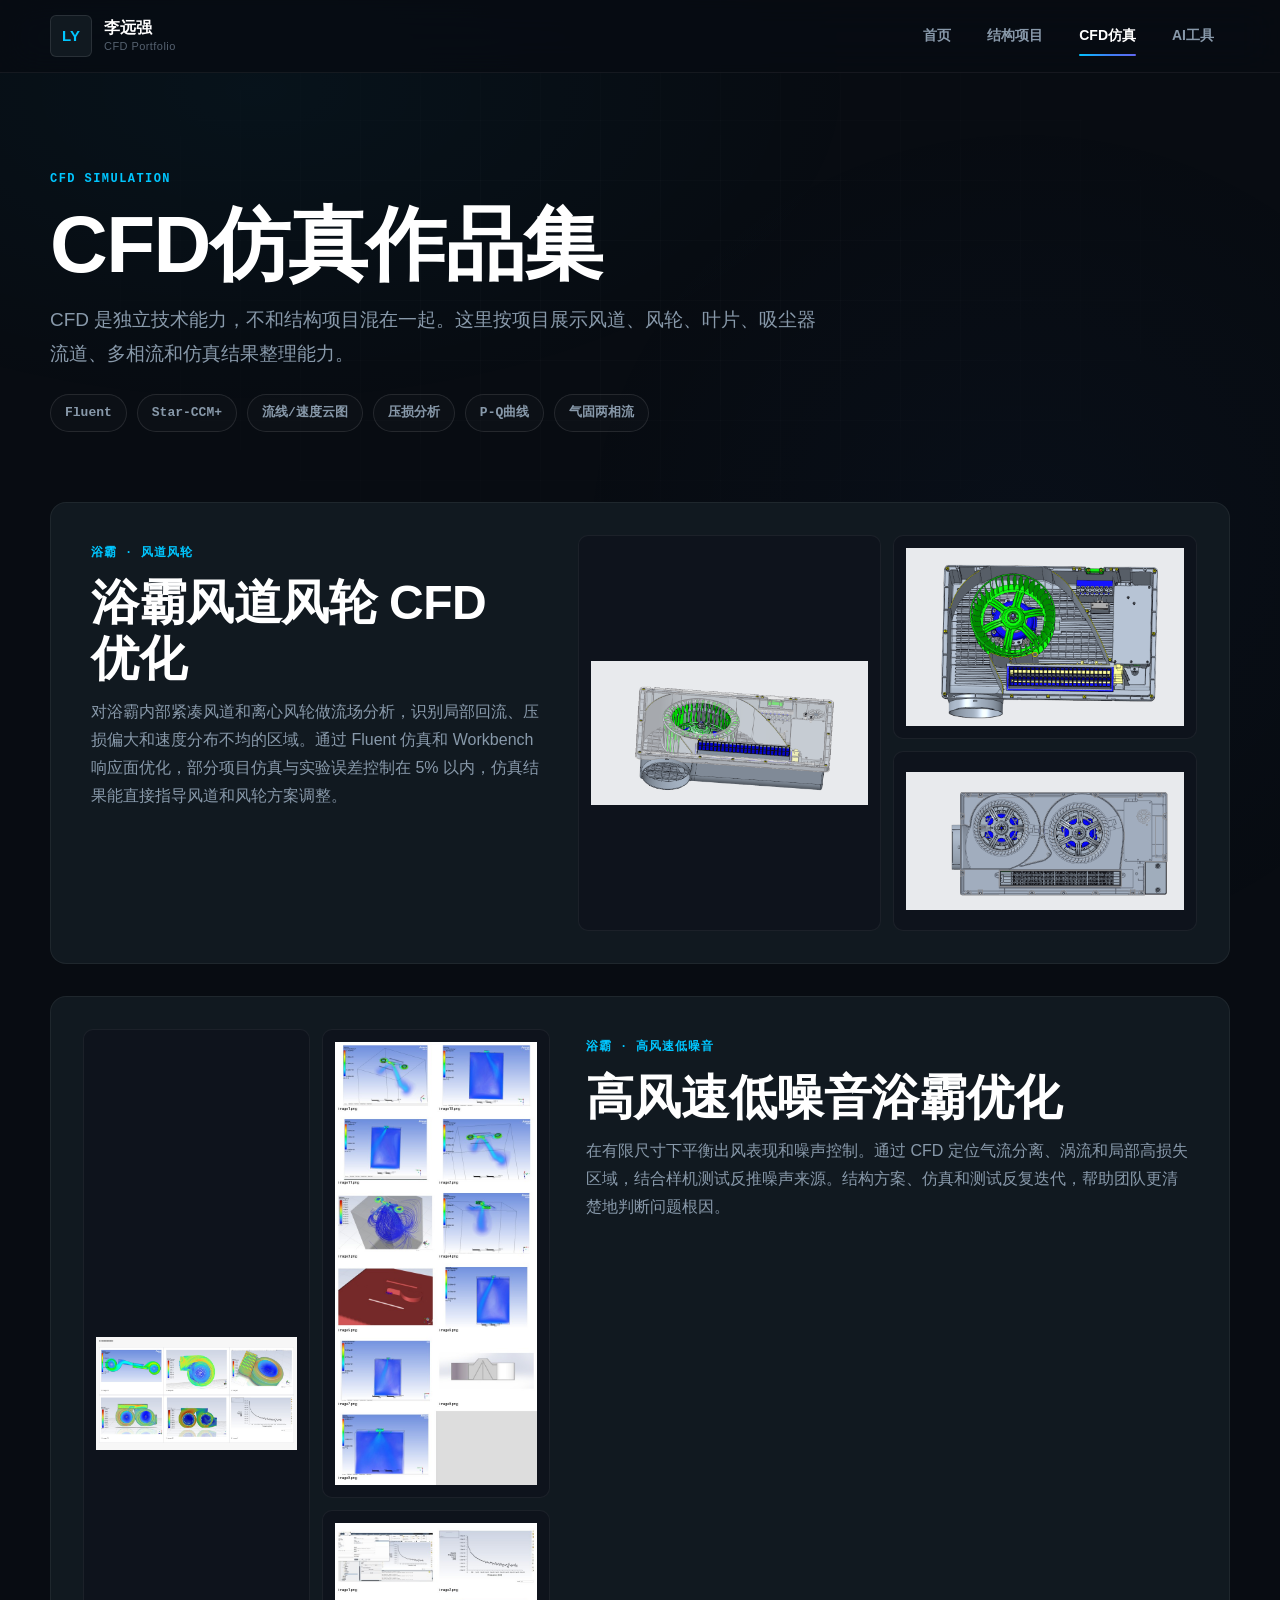
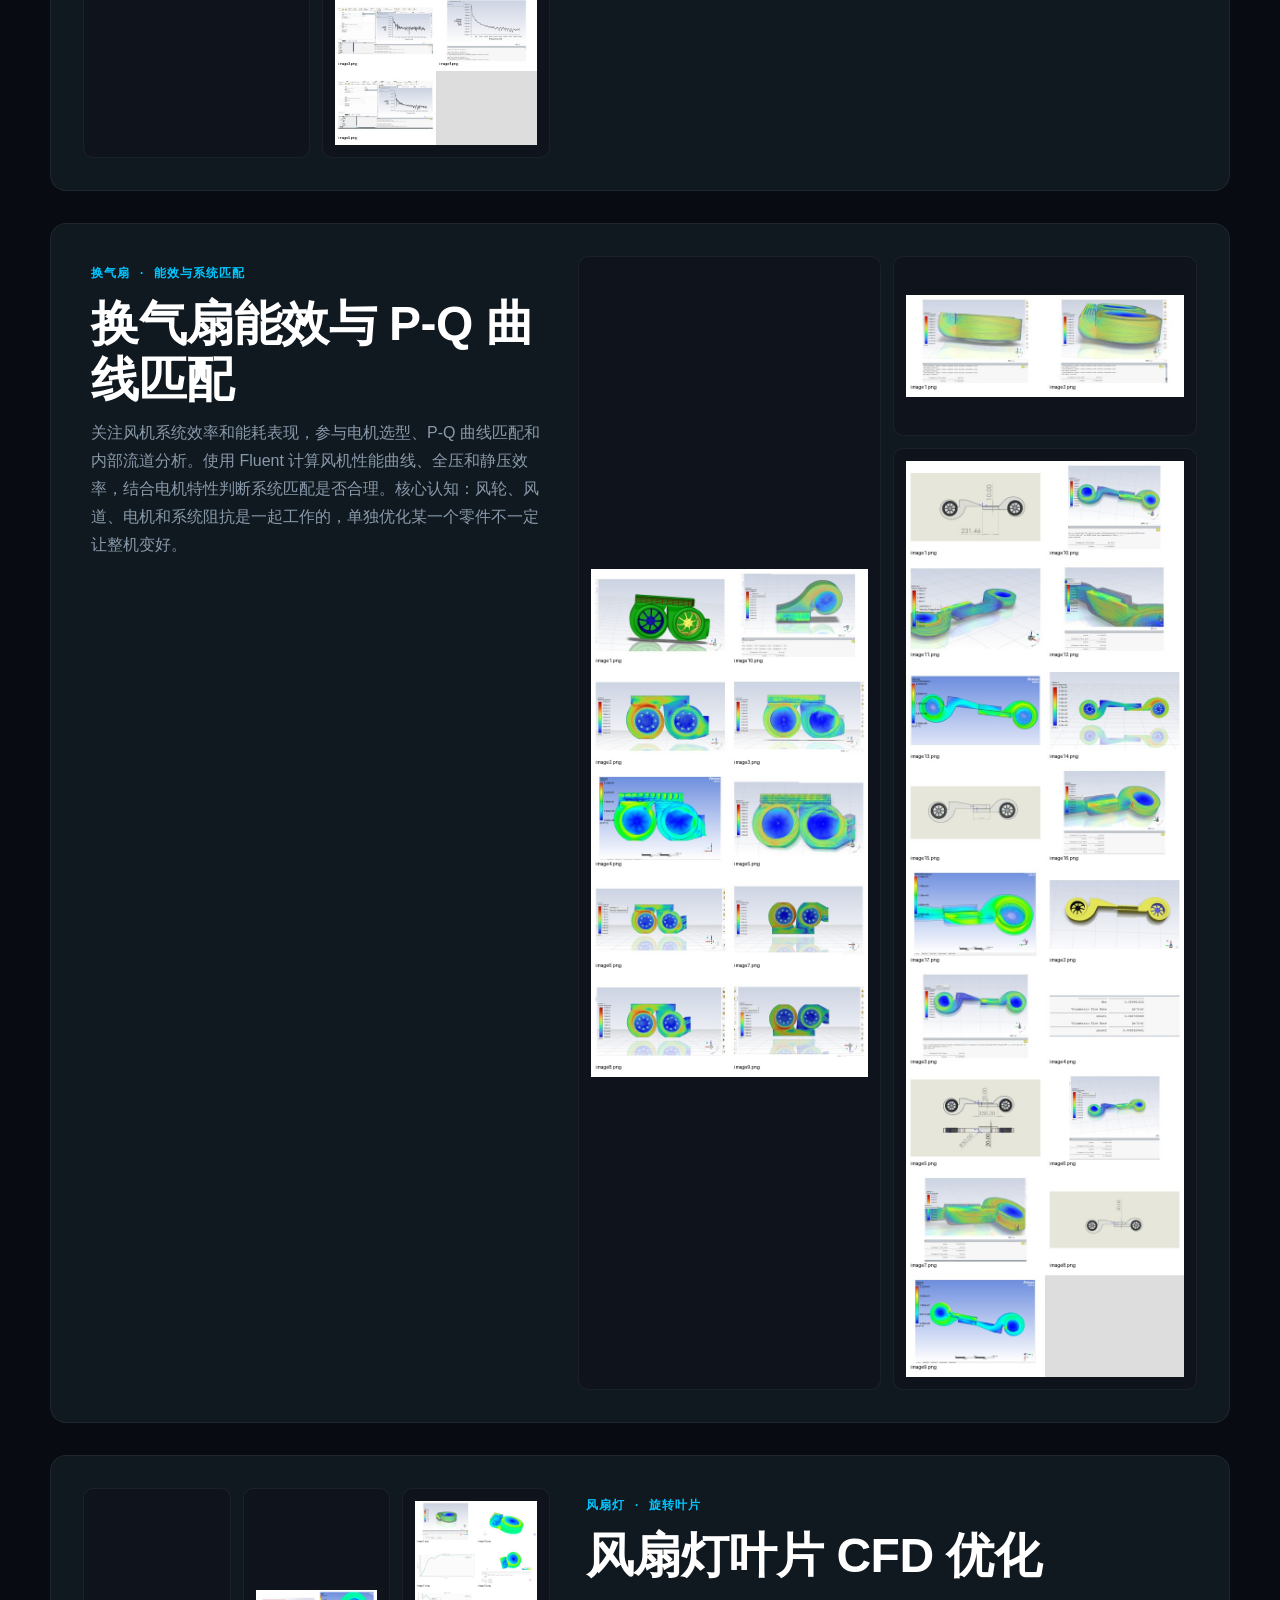
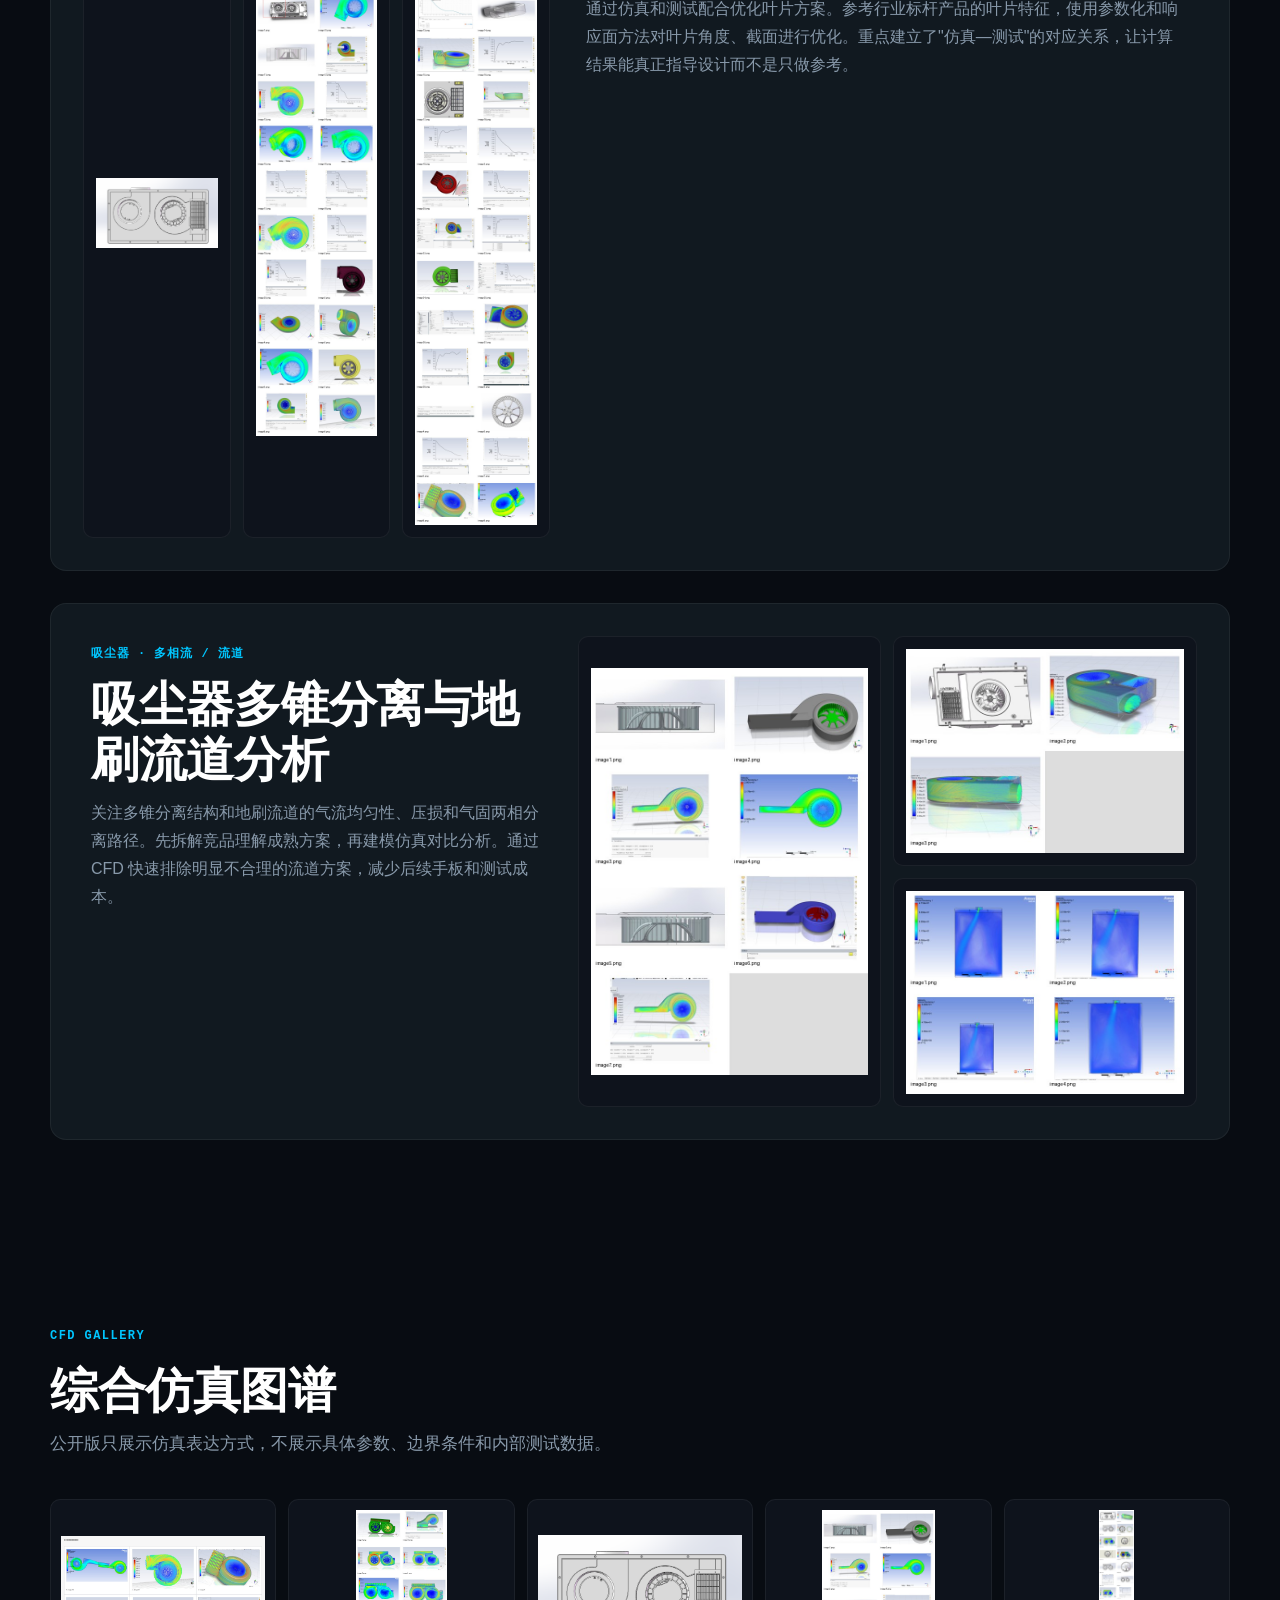
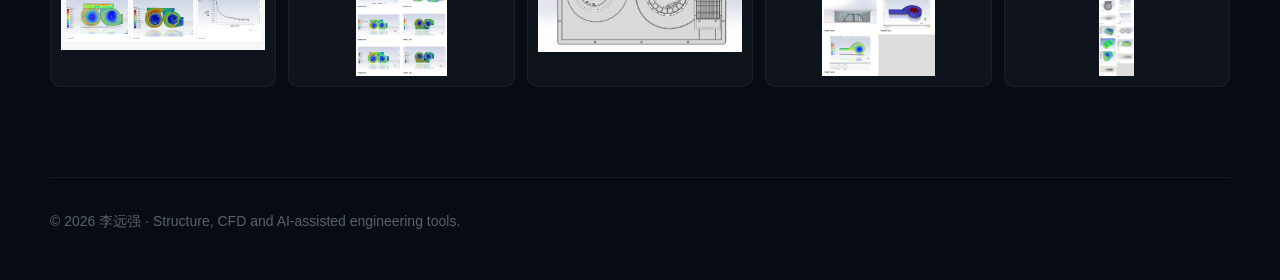
==== projects/cfd.html @ 119582b8 "portfolio site v2 - dark precision theme" ====
<!doctype html>
<html lang="zh-CN">
<head>
  <meta charset="utf-8">
  <meta name="viewport" content="width=device-width, initial-scale=1">
  <title>CFD仿真作品集｜李远强</title>
  <meta name="description" content="李远强CFD仿真作品集：风道风轮、叶片、多相流、压损和流场分析。">
  <link rel="stylesheet" href="../styles.css">
</head>
<body>
  <header class="site-header">
    <nav class="nav shell" aria-label="主导航">
      <a class="brand" href="../index.html">
        <span class="brand-mark">LY</span>
        <span><strong>李远强</strong><small>CFD Portfolio</small></span>
      </a>
      <button class="nav-toggle" type="button" aria-expanded="false" aria-controls="nav-links">
        <span></span><span></span><span></span>
        <span class="sr-only">打开导航</span>
      </button>
      <div class="nav-links" id="nav-links">
        <a href="../index.html">首页</a>
        <a href="structure.html">结构项目</a>
        <a href="cfd.html" class="active">CFD仿真</a>
        <a href="ai-tools.html">AI工具</a>
      </div>
    </nav>
  </header>

  <main>
    <section class="case-hero shell">
      <p class="eyebrow">CFD Simulation</p>
      <h1>CFD仿真作品集</h1>
      <p>CFD 是独立技术能力，不和结构项目混在一起。这里按项目展示风道、风轮、叶片、吸尘器流道、多相流和仿真结果整理能力。</p>
      <div class="tag-row">
        <span>Fluent</span><span>Star-CCM+</span><span>流线/速度云图</span><span>压损分析</span><span>P-Q曲线</span><span>气固两相流</span>
      </div>
    </section>

    <section class="section shell compact-section">
      <div class="case-grid">

        <!-- 1. 浴霸风道风轮 -->
        <article class="case-block reveal">
          <div class="case-copy">
            <p class="project-kicker">浴霸 · 风道风轮</p>
            <h2>浴霸风道风轮 CFD 优化</h2>
            <p>对浴霸内部紧凑风道和离心风轮做流场分析，识别局部回流、压损偏大和速度分布不均的区域。通过 Fluent 仿真和 Workbench 响应面优化，部分项目仿真与实验误差控制在 5% 以内，仿真结果能直接指导风道和风轮方案调整。</p>
          </div>
          <div class="gallery">
            <button class="gallery-item wide" data-lightbox="../assets/images/cfd/bathroom-heater-d1-02.png" data-caption="浴霸内部流动路径与速度云图">
              <img src="../assets/images/cfd/bathroom-heater-d1-02.png" alt="浴霸内部流动路径与速度云图" loading="lazy">
            </button>
            <button class="gallery-item" data-lightbox="../assets/images/cfd/bathroom-heater-d1-04.png" data-caption="风道风轮流线分析">
              <img src="../assets/images/cfd/bathroom-heater-d1-04.png" alt="风道风轮流线分析" loading="lazy">
            </button>
            <button class="gallery-item" data-lightbox="../assets/images/cfd/bathroom-heater-s6-04.png" data-caption="双风轮浴霸流场对比">
              <img src="../assets/images/cfd/bathroom-heater-s6-04.png" alt="双风轮浴霸流场对比" loading="lazy">
            </button>
          </div>
        </article>

        <!-- 2. 高风速低噪音浴霸 -->
        <article class="case-block reverse reveal">
          <div class="case-copy">
            <p class="project-kicker">浴霸 · 高风速低噪音</p>
            <h2>高风速低噪音浴霸优化</h2>
            <p>在有限尺寸下平衡出风表现和噪声控制。通过 CFD 定位气流分离、涡流和局部高损失区域，结合样机测试反推噪声来源。结构方案、仿真和测试反复迭代，帮助团队更清楚地判断问题根因。</p>
          </div>
          <div class="gallery">
            <button class="gallery-item wide" data-lightbox="../assets/images/cfd/cfd-gallery-01.jpg" data-caption="速度云图与局部损失识别">
              <img src="../assets/images/cfd/cfd-gallery-01.jpg" alt="速度云图与局部损失识别" loading="lazy">
            </button>
            <button class="gallery-item" data-lightbox="../assets/images/cfd/cfd-gallery-02.jpg" data-caption="高速出风区域流场分析">
              <img src="../assets/images/cfd/cfd-gallery-02.jpg" alt="高速出风区域流场分析" loading="lazy">
            </button>
            <button class="gallery-item" data-lightbox="../assets/images/cfd/cfd-gallery-03.jpg" data-caption="局部涡流与回流识别">
              <img src="../assets/images/cfd/cfd-gallery-03.jpg" alt="局部涡流与回流识别" loading="lazy">
            </button>
          </div>
        </article>

        <!-- 3. 换气扇 -->
        <article class="case-block reveal">
          <div class="case-copy">
            <p class="project-kicker">换气扇 · 能效与系统匹配</p>
            <h2>换气扇能效与 P-Q 曲线匹配</h2>
            <p>关注风机系统效率和能耗表现，参与电机选型、P-Q 曲线匹配和内部流道分析。使用 Fluent 计算风机性能曲线、全压和静压效率，结合电机特性判断系统匹配是否合理。核心认知：风轮、风道、电机和系统阻抗是一起工作的，单独优化某一个零件不一定让整机变好。</p>
          </div>
          <div class="gallery">
            <button class="gallery-item wide" data-lightbox="../assets/images/cfd/cfd-gallery-04.jpg" data-caption="换气扇内部流道分析">
              <img src="../assets/images/cfd/cfd-gallery-04.jpg" alt="换气扇内部流道分析" loading="lazy">
            </button>
            <button class="gallery-item" data-lightbox="../assets/images/cfd/cfd-gallery-05.jpg" data-caption="全压与静压效率对比">
              <img src="../assets/images/cfd/cfd-gallery-05.jpg" alt="全压与静压效率对比" loading="lazy">
            </button>
            <button class="gallery-item" data-lightbox="../assets/images/cfd/cfd-gallery-06.jpg" data-caption="P-Q 曲线与系统匹配分析">
              <img src="../assets/images/cfd/cfd-gallery-06.jpg" alt="P-Q 曲线与系统匹配分析" loading="lazy">
            </button>
          </div>
        </article>

        <!-- 4. 风扇灯 CFD -->
        <article class="case-block reverse reveal">
          <div class="case-copy">
            <p class="project-kicker">风扇灯 · 旋转叶片</p>
            <h2>风扇灯叶片 CFD 优化</h2>
            <p>通过仿真和测试配合优化叶片方案。参考行业标杆产品的叶片特征，使用参数化和响应面方法对叶片角度、截面进行优化。重点建立了"仿真—测试"的对应关系，让计算结果能真正指导设计而不是只做参考。</p>
          </div>
          <div class="gallery gallery-row">
            <button class="gallery-item" data-lightbox="../assets/images/cfd/cfd-gallery-07.png" data-caption="叶片方案仿真对比">
              <img src="../assets/images/cfd/cfd-gallery-07.png" alt="叶片方案仿真对比" loading="lazy">
            </button>
            <button class="gallery-item" data-lightbox="../assets/images/cfd/cfd-gallery-08.jpg" data-caption="叶片周围流线分布">
              <img src="../assets/images/cfd/cfd-gallery-08.jpg" alt="叶片周围流线分布" loading="lazy">
            </button>
            <button class="gallery-item" data-lightbox="../assets/images/cfd/cfd-gallery-09.jpg" data-caption="响应面优化结果">
              <img src="../assets/images/cfd/cfd-gallery-09.jpg" alt="响应面优化结果" loading="lazy">
            </button>
          </div>
        </article>

        <!-- 5. 吸尘器 CFD -->
        <article class="case-block reveal">
          <div class="case-copy">
            <p class="project-kicker">吸尘器 · 多相流 / 流道</p>
            <h2>吸尘器多锥分离与地刷流道分析</h2>
            <p>关注多锥分离结构和地刷流道的气流均匀性、压损和气固两相分离路径。先拆解竞品理解成熟方案，再建模仿真对比分析。通过 CFD 快速排除明显不合理的流道方案，减少后续手板和测试成本。</p>
          </div>
          <div class="gallery">
            <button class="gallery-item wide" data-lightbox="../assets/images/cfd/cfd-gallery-10.jpg" data-caption="多锥分离流场分析">
              <img src="../assets/images/cfd/cfd-gallery-10.jpg" alt="多锥分离流场分析" loading="lazy">
            </button>
            <button class="gallery-item" data-lightbox="../assets/images/cfd/cfd-gallery-11.jpg" data-caption="地刷流道速度云图">
              <img src="../assets/images/cfd/cfd-gallery-11.jpg" alt="地刷流道速度云图" loading="lazy">
            </button>
            <button class="gallery-item" data-lightbox="../assets/images/cfd/cfd-gallery-12.jpg" data-caption="气固两相分离路径分析">
              <img src="../assets/images/cfd/cfd-gallery-12.jpg" alt="气固两相分离路径分析" loading="lazy">
            </button>
          </div>
        </article>

      </div>
    </section>

    <!-- CFD Gallery -->
    <section class="section shell">
      <div class="section-heading reveal">
        <p class="eyebrow">CFD Gallery</p>
        <h2>综合仿真图谱</h2>
        <p>公开版只展示仿真表达方式，不展示具体参数、边界条件和内部测试数据。</p>
      </div>
      <div class="image-strip reveal-stagger">
        <button class="reveal" data-lightbox="../assets/images/cfd/cfd-gallery-01.jpg" data-caption="速度云图与局部损失识别">
          <img src="../assets/images/cfd/cfd-gallery-01.jpg" alt="速度云图与局部损失识别" loading="lazy">
        </button>
        <button class="reveal" data-lightbox="../assets/images/cfd/cfd-gallery-04.jpg" data-caption="换气扇流道分析">
          <img src="../assets/images/cfd/cfd-gallery-04.jpg" alt="换气扇流道分析" loading="lazy">
        </button>
        <button class="reveal" data-lightbox="../assets/images/cfd/cfd-gallery-07.png" data-caption="叶片仿真对比">
          <img src="../assets/images/cfd/cfd-gallery-07.png" alt="叶片仿真对比" loading="lazy">
        </button>
        <button class="reveal" data-lightbox="../assets/images/cfd/cfd-gallery-10.jpg" data-caption="多锥分离流场">
          <img src="../assets/images/cfd/cfd-gallery-10.jpg" alt="多锥分离流场" loading="lazy">
        </button>
        <button class="reveal" data-lightbox="../assets/images/cfd/cfd-gallery-13.jpg" data-caption="仿真结果汇总视图">
          <img src="../assets/images/cfd/cfd-gallery-13.jpg" alt="仿真结果汇总视图" loading="lazy">
        </button>
      </div>
    </section>
  </main>

  <div class="lightbox" aria-hidden="true" role="dialog" aria-label="图片预览">
    <button class="lightbox-close" type="button" aria-label="关闭图片预览">×</button>
    <img src="" alt="">
    <p></p>
  </div>

  <footer class="footer shell">
    <p>© 2026 李远强 · Structure, CFD and AI-assisted engineering tools.</p>
  </footer>

  <script src="../script.js"></script>
</body>
</html>
---- styles.css ----
/* ============================================================
   暗黑精工风 — Dark Precision Portfolio
   李远强个人作品集 | 结构 / CFD / AI工程工具
   ============================================================ */

/* ---- CSS Custom Properties ---- */
:root {
  /* Background */
  --bg: #080c12;
  --bg-elevated: #0e131c;
  --surface: #111920;
  --surface-2: #161e28;
  --surface-3: #1a2430;

  /* Borders */
  --border: rgba(255, 255, 255, 0.06);
  --border-visible: rgba(255, 255, 255, 0.10);
  --border-hover: rgba(255, 255, 255, 0.16);

  /* Text */
  --text: #e2e8f0;
  --text-secondary: #8899aa;
  --text-muted: #556270;
  --text-white: #ffffff;

  /* Accent — Cyan → Blue gradient */
  --accent-cyan: #00c6ff;
  --accent-blue: #3b82f6;
  --accent-deep: #1d4ed8;
  --gradient: linear-gradient(135deg, #00c6ff 0%, #3b82f6 50%, #6366f1 100%);
  --gradient-subtle: linear-gradient(135deg, rgba(0, 198, 255, 0.15), rgba(59, 130, 246, 0.08));
  --gradient-text: linear-gradient(135deg, #00c6ff, #3b82f6);

  /* Glow */
  --glow-cyan: 0 0 30px rgba(0, 198, 255, 0.15);
  --glow-blue: 0 0 40px rgba(59, 130, 246, 0.12);
  --glow-strong: 0 0 60px rgba(0, 198, 255, 0.2), 0 0 120px rgba(59, 130, 246, 0.08);

  /* Layout */
  --shell: 1180px;
  --radius: 10px;
  --radius-sm: 6px;
  --radius-lg: 16px;

  /* Typography */
  --font-cn: "Microsoft YaHei", "Noto Sans SC", "PingFang SC", sans-serif;
  --font-mono: "JetBrains Mono", "Consolas", "Cascadia Code", monospace;

  /* Transitions */
  --ease-out: cubic-bezier(0.16, 1, 0.3, 1);
  --ease-in-out: cubic-bezier(0.65, 0, 0.35, 1);
  --duration: 200ms;
  --duration-slow: 500ms;
}

/* ---- Reset & Base ---- */
*,
*::before,
*::after {
  box-sizing: border-box;
  margin: 0;
  padding: 0;
}

html {
  scroll-behavior: smooth;
  -webkit-font-smoothing: antialiased;
  -moz-osx-font-smoothing: grayscale;
}

body {
  background: var(--bg);
  color: var(--text);
  font-family: var(--font-cn);
  font-size: 16px;
  line-height: 1.7;
  overflow-x: hidden;
}

/* Subtle background texture — layered radial orbs */
body::before {
  content: "";
  position: fixed;
  inset: 0;
  z-index: 0;
  pointer-events: none;
  background:
    radial-gradient(ellipse 80% 60% at 20% 10%, rgba(0, 198, 255, 0.04) 0%, transparent 60%),
    radial-gradient(ellipse 60% 80% at 80% 60%, rgba(59, 130, 246, 0.03) 0%, transparent 60%),
    radial-gradient(ellipse 50% 50% at 50% 100%, rgba(99, 102, 241, 0.03) 0%, transparent 60%);
}

/* Subtle grid overlay */
body::after {
  content: "";
  position: fixed;
  inset: 0;
  z-index: 0;
  pointer-events: none;
  background-image:
    linear-gradient(rgba(255, 255, 255, 0.015) 1px, transparent 1px),
    linear-gradient(90deg, rgba(255, 255, 255, 0.015) 1px, transparent 1px);
  background-size: 60px 60px;
  mask-image: radial-gradient(ellipse 80% 60% at 50% 30%, black 20%, transparent 70%);
  -webkit-mask-image: radial-gradient(ellipse 80% 60% at 50% 30%, black 20%, transparent 70%);
}

img {
  display: block;
  max-width: 100%;
}

a {
  color: inherit;
  text-decoration: none;
}

button {
  font: inherit;
  cursor: pointer;
  background: none;
  border: none;
  color: inherit;
}

ul, ol {
  list-style-position: inside;
}

/* ---- Utility ---- */
.shell {
  width: min(var(--shell), calc(100% - 48px));
  margin: 0 auto;
}

.sr-only {
  position: absolute;
  width: 1px;
  height: 1px;
  padding: 0;
  overflow: hidden;
  clip: rect(0, 0, 0, 0);
  white-space: nowrap;
  border: 0;
}

.skip-link {
  position: fixed;
  left: 16px;
  top: 12px;
  z-index: 1000;
  transform: translateY(-160%);
  padding: 10px 14px;
  border-radius: var(--radius-sm);
  background: var(--text-white);
  color: var(--bg);
  font-weight: 700;
}

.skip-link:focus {
  transform: translateY(0);
}

/* ---- Typography ---- */
.eyebrow {
  display: inline-block;
  margin: 0 0 14px;
  color: var(--accent-cyan);
  font-size: 12px;
  font-weight: 700;
  letter-spacing: 0.12em;
  text-transform: uppercase;
  font-family: var(--font-mono);
}

h1, h2, h3, h4 {
  color: var(--text-white);
  overflow-wrap: anywhere;
}

h1 {
  max-width: 920px;
  font-size: clamp(44px, 7vw, 80px);
  line-height: 1.05;
  letter-spacing: -0.02em;
  font-weight: 800;
}

h2 {
  font-size: clamp(30px, 4.5vw, 48px);
  line-height: 1.15;
  letter-spacing: -0.01em;
  font-weight: 700;
}

h3 {
  font-size: 24px;
  line-height: 1.3;
  font-weight: 700;
}

p {
  overflow-wrap: anywhere;
}

/* ---- Gradient Text ---- */
.gradient-text {
  background: var(--gradient-text);
  -webkit-background-clip: text;
  -webkit-text-fill-color: transparent;
  background-clip: text;
}

/* ---- Navigation ---- */
.site-header {
  position: sticky;
  top: 0;
  z-index: 50;
  border-bottom: 1px solid var(--border);
  background: rgba(8, 12, 18, 0.82);
  backdrop-filter: blur(20px) saturate(180%);
  -webkit-backdrop-filter: blur(20px) saturate(180%);
}

.nav {
  min-height: 72px;
  display: flex;
  align-items: center;
  justify-content: space-between;
  gap: 28px;
}

.brand {
  display: inline-flex;
  align-items: center;
  gap: 12px;
  position: relative;
  z-index: 2;
}

.brand-mark {
  display: grid;
  width: 42px;
  height: 42px;
  place-items: center;
  border: 1px solid var(--border-visible);
  border-radius: var(--radius-sm);
  background: var(--surface);
  color: var(--accent-cyan);
  font-weight: 800;
  font-size: 15px;
  letter-spacing: 0;
  transition: all var(--duration) var(--ease-out);
}

.brand:hover .brand-mark {
  border-color: var(--accent-cyan);
  box-shadow: var(--glow-cyan);
}

.brand strong,
.brand small {
  display: block;
  line-height: 1.3;
}

.brand strong {
  color: var(--text-white);
  font-size: 16px;
}

.brand small {
  color: var(--text-muted);
  font-size: 11px;
  letter-spacing: 0.04em;
}

.nav-links {
  display: flex;
  align-items: center;
  gap: 4px;
}

.nav-links a {
  min-height: 40px;
  display: inline-flex;
  align-items: center;
  padding: 0 16px;
  border-radius: var(--radius-sm);
  color: var(--text-secondary);
  font-weight: 600;
  font-size: 14px;
  transition: all var(--duration) var(--ease-out);
  position: relative;
}

.nav-links a:hover,
.nav-links a:focus-visible {
  color: var(--text-white);
  background: rgba(255, 255, 255, 0.04);
  outline: none;
}

.nav-links a.active {
  color: var(--text-white);
}

.nav-links a.active::after {
  content: "";
  position: absolute;
  bottom: 0;
  left: 16px;
  right: 16px;
  height: 2px;
  border-radius: 1px;
  background: var(--gradient);
}

.nav-toggle {
  display: none;
  width: 44px;
  height: 44px;
  border: 1px solid var(--border-visible);
  border-radius: var(--radius-sm);
  background: var(--surface);
  cursor: pointer;
  position: relative;
  z-index: 2;
}

.nav-toggle span:not(.sr-only) {
  display: block;
  width: 20px;
  height: 2px;
  margin: 4px auto;
  background: var(--text);
  border-radius: 1px;
  transition: all var(--duration) var(--ease-out);
}

/* ---- Hero ---- */
.hero {
  position: relative;
  z-index: 1;
  min-height: calc(100dvh - 72px);
  display: grid;
  grid-template-columns: minmax(0, 1fr) 380px;
  gap: 48px;
  align-items: center;
  padding: 80px 0 60px;
}

/* Decorative orb behind hero text */
.hero::before {
  content: "";
  position: absolute;
  top: -20%;
  left: -10%;
  width: 60%;
  height: 80%;
  background: radial-gradient(ellipse, rgba(0, 198, 255, 0.06) 0%, transparent 70%);
  pointer-events: none;
  z-index: -1;
}

.hero-copy {
  position: relative;
}

.hero-lead {
  max-width: 700px;
  margin: 24px 0 0;
  color: var(--text-secondary);
  font-size: 18px;
  line-height: 1.75;
}

.hero-actions {
  display: flex;
  flex-wrap: wrap;
  gap: 14px;
  margin-top: 36px;
}

/* Buttons */
.btn {
  min-height: 50px;
  display: inline-flex;
  align-items: center;
  justify-content: center;
  padding: 0 24px;
  border-radius: var(--radius-sm);
  font-weight: 700;
  font-size: 15px;
  letter-spacing: 0.01em;
  transition: all var(--duration) var(--ease-out);
  position: relative;
  overflow: hidden;
}

.btn.primary {
  color: var(--bg);
  background: var(--gradient);
  border: none;
  box-shadow: 0 4px 20px rgba(0, 198, 255, 0.2);
}

.btn.primary:hover,
.btn.primary:focus-visible {
  transform: translateY(-2px);
  box-shadow: 0 8px 32px rgba(0, 198, 255, 0.3);
  outline: none;
}

.btn.secondary {
  color: var(--text-white);
  background: var(--surface);
  border: 1px solid var(--border-visible);
}

.btn.secondary:hover,
.btn.secondary:focus-visible {
  border-color: var(--accent-cyan);
  background: var(--surface-2);
  box-shadow: var(--glow-cyan);
  outline: none;
}

/* Tags */
.tag-row {
  display: flex;
  flex-wrap: wrap;
  gap: 10px;
  margin-top: 28px;
}

.tag-row span {
  padding: 7px 14px;
  border: 1px solid var(--border-visible);
  border-radius: 999px;
  color: var(--text-secondary);
  background: rgba(255, 255, 255, 0.02);
  font-size: 13px;
  font-weight: 600;
  font-family: var(--font-mono);
  transition: all var(--duration) var(--ease-out);
}

.tag-row span:hover {
  border-color: var(--accent-cyan);
  color: var(--accent-cyan);
  background: rgba(0, 198, 255, 0.06);
}

/* ---- Hero Panel (Photo Card) ---- */
.hero-panel {
  position: relative;
  padding: 32px 28px 28px;
  border: 1px solid var(--border-visible);
  border-radius: var(--radius-lg);
  background: rgba(17, 25, 32, 0.7);
  backdrop-filter: blur(12px);
  -webkit-backdrop-filter: blur(12px);
  box-shadow: 0 20px 50px rgba(0, 0, 0, 0.4);
}

/* Gradient accent bar at top */
.hero-panel::before {
  content: "";
  position: absolute;
  top: 0;
  left: 28px;
  right: 28px;
  height: 3px;
  border-radius: 0 0 3px 3px;
  background: var(--gradient);
}

.portrait {
  width: 120px;
  height: 160px;
  object-fit: cover;
  border-radius: var(--radius-sm);
  border: 1px solid var(--border-visible);
  background: var(--surface-2);
}

.hero-panel h2 {
  margin-top: 20px;
  font-size: 28px;
}

.hero-panel > p {
  margin: 4px 0;
  color: var(--text-muted);
  font-size: 14px;
}

.hero-metrics {
  margin: 24px 0 0;
  display: grid;
  gap: 10px;
}

.hero-metrics div {
  padding: 16px;
  border-left: 3px solid;
  border-image: var(--gradient) 1;
  border-left-color: var(--accent-cyan);
  background: rgba(255, 255, 255, 0.02);
  border-radius: 0 var(--radius-sm) var(--radius-sm) 0;
}

.hero-metrics dt {
  font-size: 26px;
  font-weight: 900;
  color: var(--text-white);
  line-height: 1.2;
}

.hero-metrics dd {
  margin: 2px 0 0;
  color: var(--text-muted);
  font-size: 13px;
}

/* ---- Notice ---- */
.notice {
  position: relative;
  z-index: 1;
  margin-bottom: 32px;
  padding: 14px 20px;
  border: 1px solid rgba(0, 198, 255, 0.12);
  border-radius: var(--radius-sm);
  background: rgba(0, 198, 255, 0.04);
}

.notice p {
  margin: 0;
  color: var(--accent-cyan);
  font-weight: 600;
  font-size: 14px;
}

/* ---- Sections ---- */
.section {
  position: relative;
  z-index: 1;
  padding: 90px 0;
}

.section-heading {
  max-width: 780px;
  margin-bottom: 40px;
}

.section-heading .eyebrow {
  margin-bottom: 16px;
}

.section-heading p:last-of-type {
  color: var(--text-secondary);
  font-size: 17px;
  margin-top: 12px;
}

/* ---- Route Cards ---- */
.route-grid {
  display: grid;
  grid-template-columns: repeat(3, minmax(0, 1fr));
  gap: 20px;
}

.route-card {
  position: relative;
  min-height: 420px;
  display: flex;
  flex-direction: column;
  overflow: hidden;
  border: 1px solid var(--border);
  border-radius: var(--radius-lg);
  background: var(--surface);
  transition: all 0.4s var(--ease-out);
}

.route-card::before {
  content: "";
  position: absolute;
  inset: 0;
  opacity: 0;
  transition: opacity 0.4s var(--ease-out);
  pointer-events: none;
  border-radius: inherit;
  background: var(--gradient-subtle);
}

.route-card:hover,
.route-card:focus-visible {
  transform: translateY(-4px);
  border-color: var(--border-hover);
  box-shadow: 0 16px 48px rgba(0, 0, 0, 0.4), var(--glow-blue);
  outline: none;
}

.route-card:hover::before,
.route-card:focus-visible::before {
  opacity: 1;
}

.route-card img {
  width: 100%;
  height: 200px;
  object-fit: contain;
  padding: 20px;
  background: var(--bg-elevated);
  border-bottom: 1px solid var(--border);
}

.route-card > div:not(.tool-preview) {
  display: flex;
  flex: 1;
  flex-direction: column;
  padding: 28px;
  position: relative;
  z-index: 1;
}

.route-card span:first-of-type {
  color: var(--accent-cyan);
  font-size: 11px;
  font-weight: 700;
  letter-spacing: 0.08em;
  text-transform: uppercase;
  font-family: var(--font-mono);
}

.route-card h3 {
  margin-top: 8px;
}

.route-card p {
  margin-top: 10px;
  color: var(--text-secondary);
  font-size: 15px;
  flex: 1;
}

.route-card strong {
  margin-top: 20px;
  color: var(--accent-cyan);
  font-size: 14px;
  font-weight: 700;
  transition: transform 0.3s var(--ease-out);
}

.route-card:hover strong,
.route-card:focus-visible strong {
  transform: translateX(4px);
}

/* AI Tools card — no image, decorative preview */
.tool-preview {
  width: 100%;
  height: 200px;
  display: grid;
  grid-template-columns: repeat(2, 1fr);
  gap: 12px;
  padding: 28px;
  background: var(--bg-elevated);
  border-bottom: 1px solid var(--border);
  align-content: center;
}

.tool-preview span {
  display: grid;
  place-items: center;
  border: 1px solid var(--border-visible);
  border-radius: var(--radius-sm);
  color: var(--text-secondary);
  background: rgba(255, 255, 255, 0.02);
  font-size: 14px;
  font-weight: 700;
  font-family: var(--font-mono);
  transition: all var(--duration) var(--ease-out);
}

.route-card:hover .tool-preview span {
  border-color: rgba(0, 198, 255, 0.2);
  color: var(--accent-cyan);
}

/* ---- Capability Grid ---- */
.capability-grid {
  display: grid;
  grid-template-columns: repeat(4, minmax(0, 1fr));
  gap: 16px;
}

.capability-grid article {
  position: relative;
  padding: 32px 28px;
  border: 1px solid var(--border);
  border-radius: var(--radius);
  background: var(--surface);
  transition: all var(--duration) var(--ease-out);
}

.capability-grid article:hover {
  border-color: var(--border-hover);
  background: var(--surface-2);
}

.line-icon {
  display: inline-flex;
  min-width: 48px;
  min-height: 36px;
  align-items: center;
  justify-content: flex-start;
  margin-bottom: 24px;
  border-left: 3px solid var(--accent-cyan);
  padding-left: 12px;
  color: var(--accent-cyan);
  font-weight: 900;
  font-size: 18px;
  font-family: var(--font-mono);
}

.capability-grid h3 {
  font-size: 18px;
  margin-bottom: 10px;
}

.capability-grid p {
  color: var(--text-secondary);
  font-size: 14px;
  line-height: 1.7;
}

/* ---- Resume & Contact Panels ---- */
.resume-panel,
.contact {
  display: grid;
  grid-template-columns: 1fr 1fr;
  gap: 32px;
  align-items: center;
  padding: 40px;
  border: 1px solid var(--border-visible);
  border-radius: var(--radius-lg);
  background: var(--surface);
  position: relative;
  overflow: hidden;
}

/* Gradient accent strip on left */
.resume-panel::before,
.contact::before {
  content: "";
  position: absolute;
  left: 0;
  top: 40px;
  bottom: 40px;
  width: 3px;
  border-radius: 0 3px 3px 0;
  background: var(--gradient);
}

.resume-panel p,
.contact p {
  color: var(--text-secondary);
  margin-top: 8px;
}

.resume-links {
  display: grid;
  gap: 12px;
}

.resume-links a,
.contact a,
.contact span {
  min-height: 52px;
  display: flex;
  align-items: center;
  padding: 0 20px;
  border: 1px solid var(--border-visible);
  border-radius: var(--radius-sm);
  background: var(--bg-elevated);
  font-weight: 700;
  font-size: 14px;
  transition: all var(--duration) var(--ease-out);
}

.resume-links a:hover,
.resume-links a:focus-visible,
.contact a:hover,
.contact a:focus-visible {
  border-color: var(--accent-cyan);
  background: rgba(0, 198, 255, 0.06);
  color: var(--accent-cyan);
  box-shadow: var(--glow-cyan);
  outline: none;
}

.contact address {
  display: grid;
  gap: 12px;
  font-style: normal;
}

/* ---- Footer ---- */
.footer {
  position: relative;
  z-index: 1;
  padding: 32px 0 48px;
  color: var(--text-muted);
  font-size: 14px;
  border-top: 1px solid var(--border);
}

/* ============================================================
   PROJECT PAGES (Structure / CFD / AI Tools)
   ============================================================ */

/* ---- Case Hero ---- */
.case-hero {
  position: relative;
  z-index: 1;
  padding: 90px 0 50px;
}

.case-hero h1 {
  max-width: 920px;
}

.case-hero > p:not(.eyebrow) {
  max-width: 780px;
  color: var(--text-secondary);
  font-size: 19px;
  margin-top: 16px;
  line-height: 1.75;
}

.case-hero .tag-row {
  margin-top: 24px;
}

/* ---- Case Grid ---- */
.case-grid {
  display: grid;
  gap: 32px;
}

.case-block {
  display: grid;
  grid-template-columns: 0.86fr 1.14fr;
  gap: 28px;
  align-items: stretch;
  padding: 32px;
  border: 1px solid var(--border);
  border-radius: var(--radius-lg);
  background: var(--surface);
  transition: all 0.3s var(--ease-out);
  position: relative;
  overflow: hidden;
}

.case-block:hover {
  border-color: var(--border-hover);
  box-shadow: 0 8px 32px rgba(0, 0, 0, 0.3);
}

/* Subtle top gradient line on hover */
.case-block::after {
  content: "";
  position: absolute;
  top: 0;
  left: 32px;
  right: 32px;
  height: 2px;
  background: var(--gradient);
  opacity: 0;
  transition: opacity 0.3s var(--ease-out);
  border-radius: 0 0 2px 2px;
}

.case-block:hover::after {
  opacity: 1;
}

.case-block.reverse .case-copy {
  order: 2;
}

.case-copy {
  display: flex;
  flex-direction: column;
  justify-content: flex-start;
  padding: 8px;
}

.case-copy p + p {
  margin-top: 14px;
}

.project-kicker {
  margin: 0 0 12px;
  color: var(--accent-cyan) !important;
  font-size: 12px !important;
  font-weight: 700;
  letter-spacing: 0.08em;
  text-transform: uppercase;
  font-family: var(--font-mono);
}

.case-copy h2 {
  margin-bottom: 12px;
}

.case-copy > p:not(.project-kicker) {
  color: var(--text-secondary);
  line-height: 1.75;
}

.case-copy ul,
.process-panel ol {
  margin: 20px 0 0;
  padding-left: 0;
  list-style: none;
}

.case-copy li,
.process-panel li {
  position: relative;
  padding-left: 20px;
  color: var(--text-secondary);
  line-height: 1.7;
}

.case-copy li::before,
.process-panel li::before {
  content: "";
  position: absolute;
  left: 0;
  top: 10px;
  width: 6px;
  height: 6px;
  border-radius: 50%;
  background: var(--accent-cyan);
  opacity: 0.6;
}

.case-copy li + li,
.process-panel li + li {
  margin-top: 10px;
}

/* ---- Gallery ---- */
.gallery {
  display: grid;
  grid-template-columns: repeat(2, minmax(0, 1fr));
  gap: 12px;
}

.gallery.gallery-row {
  display: flex;
  flex-direction: row;
}

.gallery.gallery-row .gallery-item {
  flex: 1;
  min-width: 0;
}

.gallery-item {
  position: relative;
  min-height: 180px;
  overflow: hidden;
  border: 1px solid var(--border);
  border-radius: var(--radius);
  background: var(--bg-elevated);
  cursor: zoom-in;
  transition: all var(--duration) var(--ease-out);
}

.gallery-item:hover {
  border-color: var(--border-hover);
  box-shadow: 0 4px 20px rgba(0, 0, 0, 0.3);
}

.gallery-item.wide {
  grid-row: span 2;
}

.gallery-item img {
  width: 100%;
  height: 100%;
  object-fit: contain;
  padding: 12px;
  transition: transform 0.4s var(--ease-out), filter 0.4s var(--ease-out);
}

.gallery-item:hover img {
  transform: scale(1.04);
  filter: brightness(1.1) contrast(1.05);
}

/* ---- Image Strip ---- */
.image-strip {
  display: grid;
  grid-template-columns: repeat(5, minmax(0, 1fr));
  gap: 12px;
}

.image-strip button {
  aspect-ratio: 1.2 / 1;
  min-height: 150px;
  position: relative;
  overflow: hidden;
  border: 1px solid var(--border);
  border-radius: var(--radius);
  background: var(--bg-elevated);
  cursor: zoom-in;
  transition: all var(--duration) var(--ease-out);
}

.image-strip button:hover {
  border-color: var(--border-hover);
  box-shadow: 0 4px 20px rgba(0, 0, 0, 0.3);
}

.image-strip img {
  width: 100%;
  height: 100%;
  object-fit: contain;
  padding: 10px;
  transition: transform 0.4s var(--ease-out), filter 0.4s var(--ease-out);
}

.image-strip button:hover img {
  transform: scale(1.05);
  filter: brightness(1.1) contrast(1.05);
}

/* ---- Tool Grid (AI Tools page) ---- */
.tool-grid {
  display: grid;
  grid-template-columns: repeat(3, minmax(0, 1fr));
  gap: 20px;
}

.tool-card {
  position: relative;
  padding: 36px 32px;
  border: 1px solid var(--border);
  border-radius: var(--radius-lg);
  background: var(--surface);
  transition: all 0.3s var(--ease-out);
  overflow: hidden;
}

.tool-card::after {
  content: "";
  position: absolute;
  left: 32px;
  right: 32px;
  bottom: 0;
  height: 3px;
  border-radius: 3px 3px 0 0;
  background: var(--border);
  transition: all 0.3s var(--ease-out);
}

.tool-card.active::after {
  background: var(--gradient);
}

.tool-card:hover {
  border-color: var(--border-hover);
  box-shadow: 0 8px 32px rgba(0, 0, 0, 0.3);
}

.tool-card span:first-child {
  display: inline-block;
  margin-bottom: 32px;
  color: var(--accent-cyan);
  font-size: 12px;
  font-weight: 700;
  letter-spacing: 0.08em;
  font-family: var(--font-mono);
}

.tool-card h3 {
  font-size: 20px;
  margin-bottom: 12px;
}

.tool-card p {
  color: var(--text-secondary);
  font-size: 15px;
  line-height: 1.7;
}

.tool-card p + p {
  margin-top: 12px;
}

/* ---- Process Panel ---- */
.process-panel {
  max-width: 900px;
  padding: 40px;
  border: 1px solid var(--border-visible);
  border-radius: var(--radius-lg);
  background: var(--surface);
  position: relative;
}

.process-panel::before {
  content: "";
  position: absolute;
  left: 40px;
  top: 0;
  width: 60px;
  height: 3px;
  border-radius: 0 0 3px 3px;
  background: var(--gradient);
}

.process-panel .eyebrow {
  margin-bottom: 20px;
}

.process-panel h2 {
  margin-bottom: 16px;
}

.process-panel p {
  color: var(--text-secondary);
  line-height: 1.75;
}

/* ---- Compact Section ---- */
.compact-section {
  padding-top: 20px;
}

/* ============================================================
   LIGHTBOX
   ============================================================ */

.lightbox {
  position: fixed;
  inset: 0;
  z-index: 100;
  display: none;
  grid-template-rows: 1fr auto;
  place-items: center;
  padding: 40px;
  background: rgba(4, 8, 14, 0.94);
  backdrop-filter: blur(8px);
  -webkit-backdrop-filter: blur(8px);
}

.lightbox.open {
  display: grid;
}

.lightbox img {
  max-width: min(1120px, 92vw);
  max-height: 80dvh;
  object-fit: contain;
  border-radius: var(--radius);
  background: var(--surface);
  box-shadow: 0 20px 60px rgba(0, 0, 0, 0.6);
}

.lightbox p {
  max-width: 900px;
  margin: 16px 0 0;
  color: var(--text-secondary);
  text-align: center;
  font-size: 15px;
}

.lightbox-close {
  position: fixed;
  top: 20px;
  right: 20px;
  width: 48px;
  height: 48px;
  display: grid;
  place-items: center;
  border: 1px solid var(--border-visible);
  border-radius: 999px;
  color: var(--text-white);
  background: rgba(255, 255, 255, 0.06);
  cursor: pointer;
  font-size: 28px;
  line-height: 1;
  transition: all var(--duration) var(--ease-out);
  z-index: 101;
}

.lightbox-close:hover {
  background: rgba(255, 255, 255, 0.14);
  border-color: rgba(255, 255, 255, 0.3);
}

/* ============================================================
   SCROLL REVEAL ANIMATIONS
   ============================================================ */

.reveal {
  opacity: 0;
  transform: translateY(30px);
  transition: opacity 0.7s var(--ease-out), transform 0.7s var(--ease-out);
}

.reveal.visible {
  opacity: 1;
  transform: translateY(0);
}

/* Staggered delays for grid children */
.reveal-stagger > *:nth-child(1) { transition-delay: 0ms; }
.reveal-stagger > *:nth-child(2) { transition-delay: 80ms; }
.reveal-stagger > *:nth-child(3) { transition-delay: 160ms; }
.reveal-stagger > *:nth-child(4) { transition-delay: 240ms; }
.reveal-stagger > *:nth-child(5) { transition-delay: 320ms; }
.reveal-stagger > *:nth-child(6) { transition-delay: 400ms; }

/* ============================================================
   RESPONSIVE
   ============================================================ */

@media (max-width: 1080px) {
  .hero {
    grid-template-columns: minmax(0, 1fr) 320px;
    gap: 36px;
  }
}

@media (max-width: 980px) {
  .hero,
  .case-block,
  .resume-panel,
  .contact {
    grid-template-columns: 1fr;
  }

  .hero-panel {
    max-width: 420px;
    margin-top: 20px;
  }

  .capability-grid,
  .tool-grid {
    grid-template-columns: repeat(2, minmax(0, 1fr));
  }

  .route-grid {
    grid-template-columns: repeat(2, minmax(0, 1fr));
  }

  .case-block.reverse .case-copy {
    order: 0;
  }

  .image-strip {
    grid-template-columns: repeat(3, minmax(0, 1fr));
  }

  .resume-panel::before,
  .contact::before {
    top: 32px;
    bottom: auto;
    left: 32px;
    right: 32px;
    width: auto;
    height: 3px;
    border-radius: 0 0 3px 3px;
  }
}

@media (max-width: 720px) {
  .shell {
    width: min(100% - 32px, var(--shell));
  }

  .nav {
    min-height: 64px;
  }

  .nav-toggle {
    display: block;
  }

  .nav-links {
    position: absolute;
    top: 64px;
    left: 16px;
    right: 16px;
    display: none;
    flex-direction: column;
    align-items: stretch;
    padding: 12px;
    border: 1px solid var(--border-visible);
    border-radius: var(--radius);
    background: rgba(17, 25, 32, 0.96);
    backdrop-filter: blur(20px);
    -webkit-backdrop-filter: blur(20px);
    box-shadow: 0 20px 50px rgba(0, 0, 0, 0.5);
  }

  .nav-links.open {
    display: flex;
  }

  .nav-links a.active::after {
    display: none;
  }

  .nav-links a.active {
    background: rgba(0, 198, 255, 0.08);
    color: var(--accent-cyan);
  }

  .hero {
    min-height: auto;
    padding: 50px 0 36px;
  }

  h1 {
    font-size: 38px;
  }

  h2 {
    font-size: 28px;
  }

  .capability-grid,
  .tool-grid,
  .route-grid,
  .gallery,
  .image-strip {
    grid-template-columns: 1fr;
  }

  .gallery-item,
  .image-strip button {
    aspect-ratio: 1.3 / 1;
    min-height: 220px;
  }

  .case-block,
  .project-card {
    padding: 20px;
  }

  .route-card {
    min-height: auto;
  }

  .route-card img,
  .tool-preview {
    height: 180px;
  }

  .case-hero {
    padding: 50px 0 28px;
  }

  .section {
    padding: 60px 0;
  }

  .resume-panel,
  .contact {
    padding: 28px;
  }

  .tool-card,
  .process-panel {
    padding: 28px 24px;
  }

  .case-block::after {
    left: 20px;
    right: 20px;
  }
}

@media (max-width: 480px) {
  .hero-actions {
    flex-direction: column;
  }

  .btn {
    width: 100%;
  }

  .hero-panel {
    padding: 24px 20px;
  }

  .brand small {
    display: none;
  }
}

/* ---- Reduced Motion ---- */
@media (prefers-reduced-motion: reduce) {
  *,
  *::before,
  *::after {
    scroll-behavior: auto !important;
    transition: none !important;
    animation: none !important;
  }
}
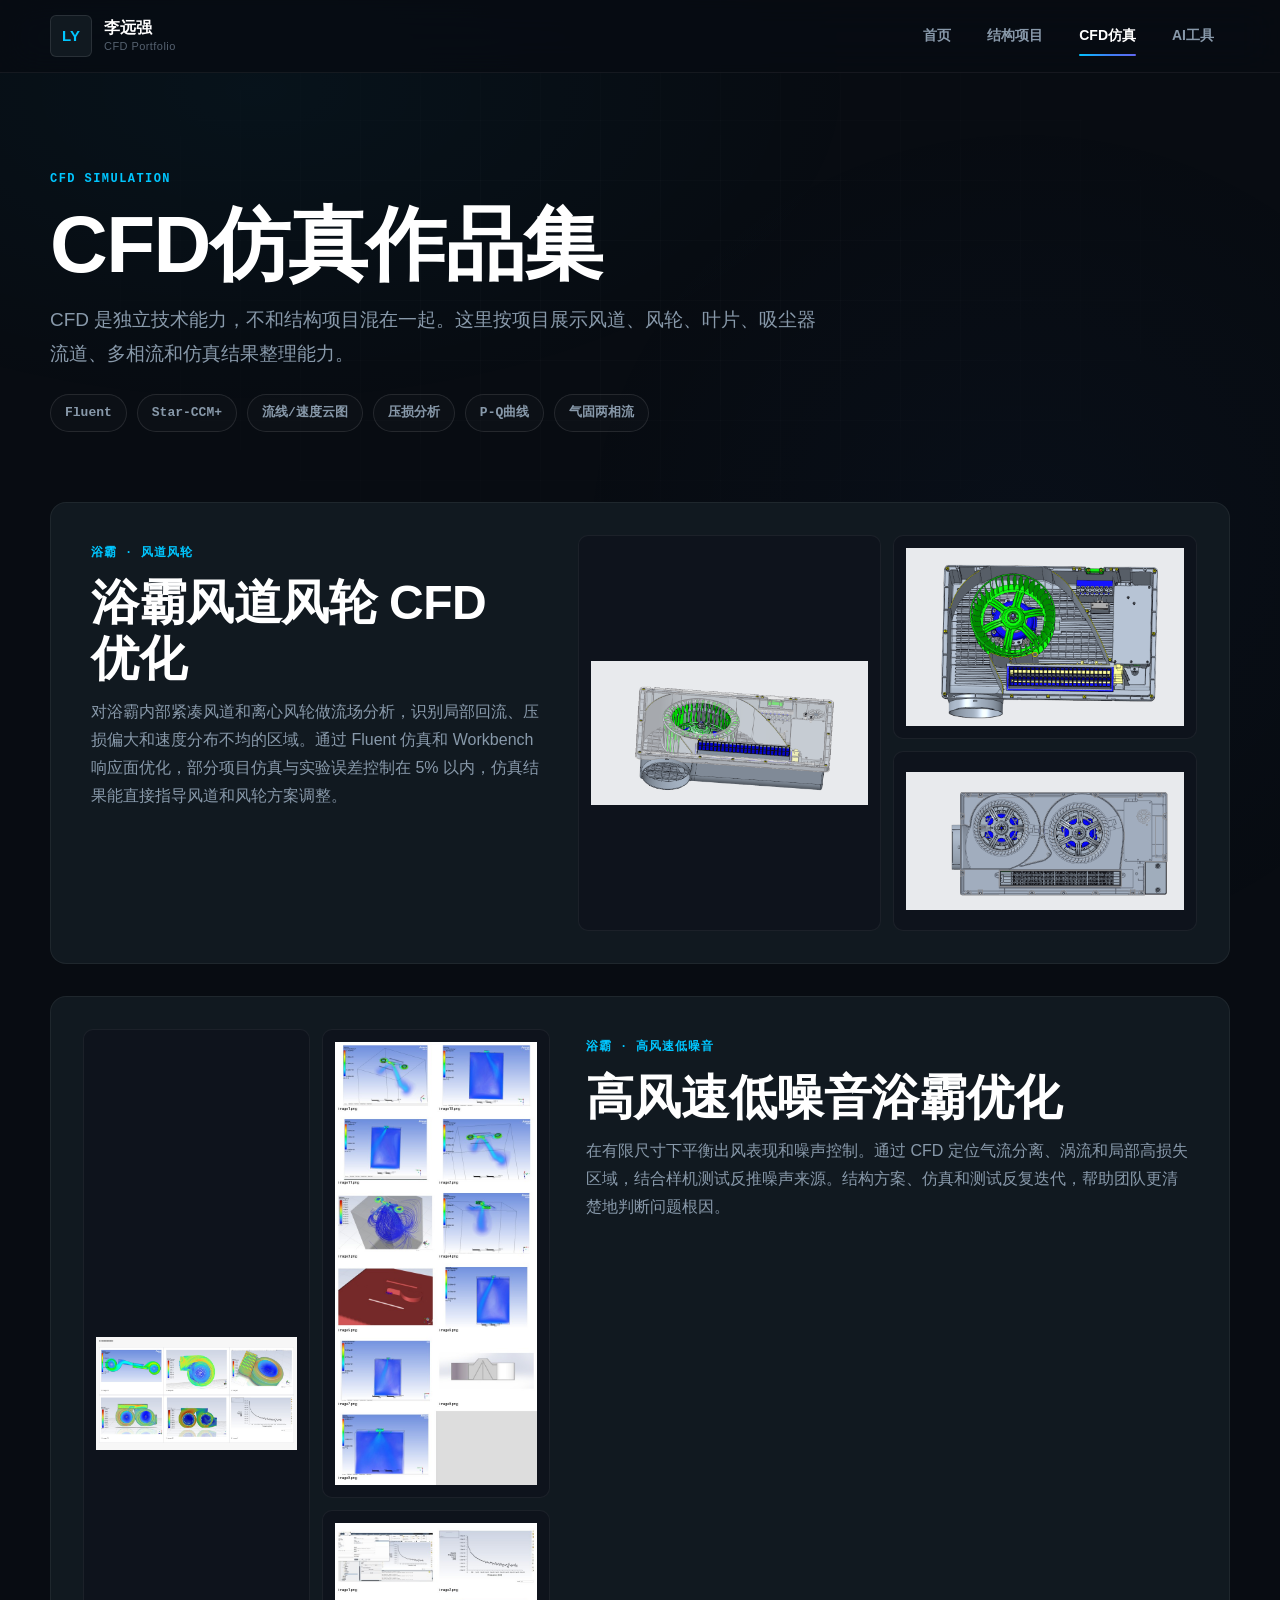
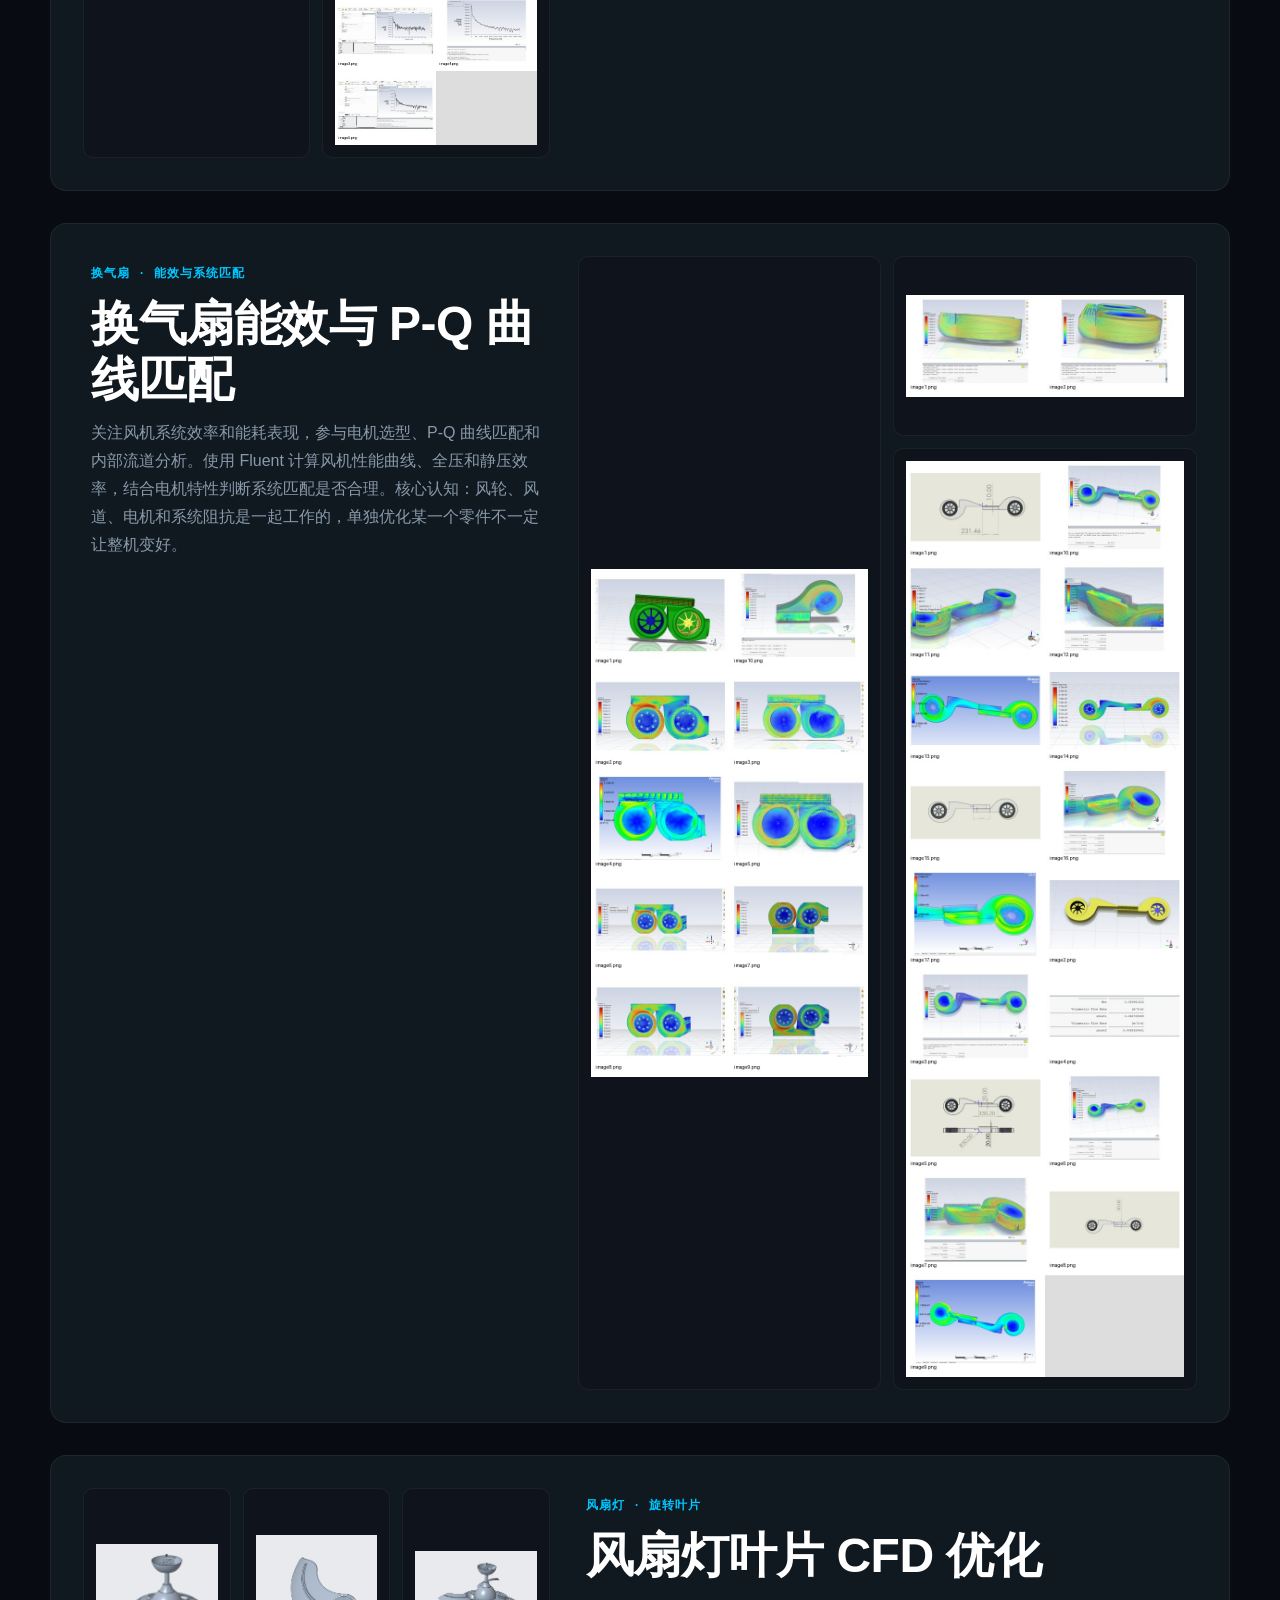
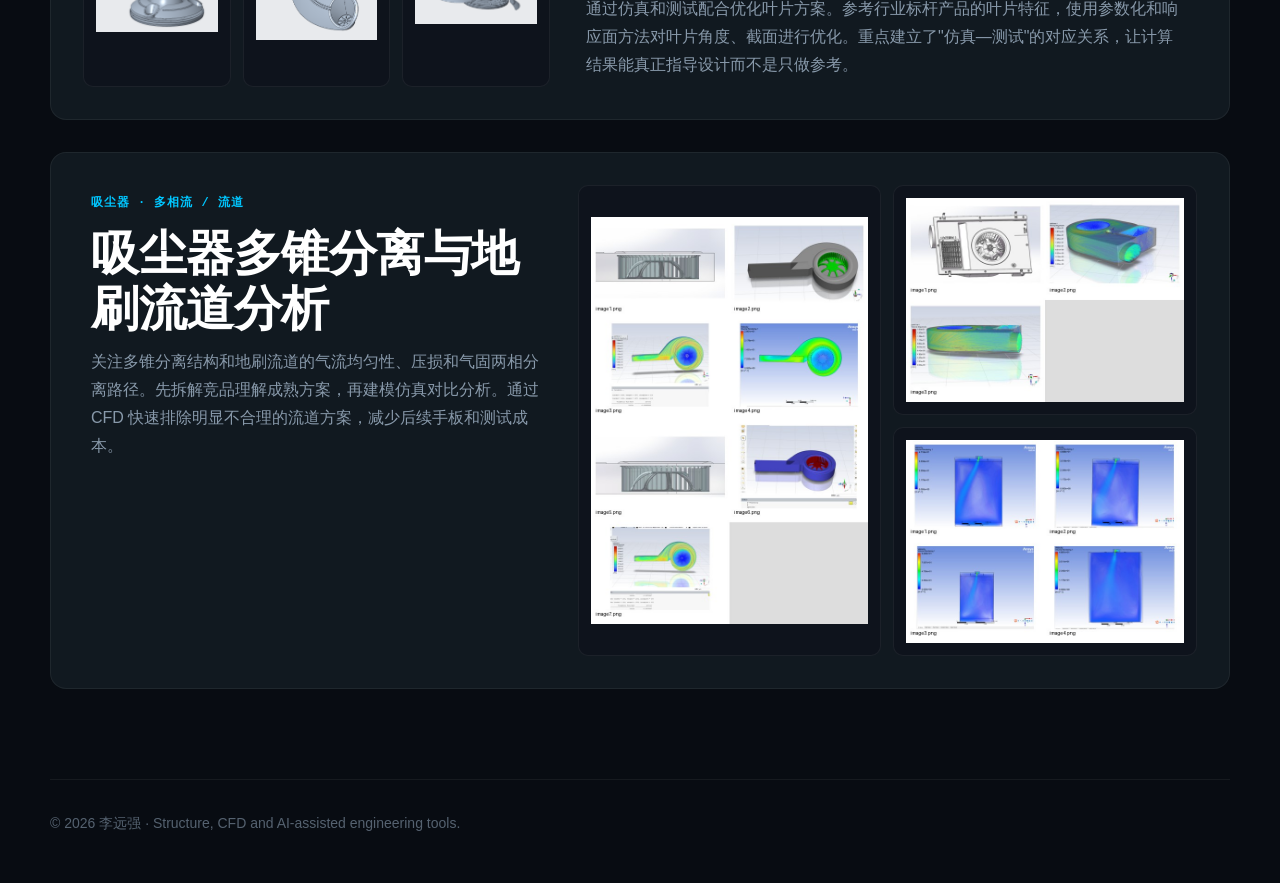
==== commit baa8ec13: "CFD页优化：去掉结构图，缩减文案，调整图片布局" ====
--- a/projects/cfd.html
+++ b/projects/cfd.html
@@ -108,14 +108,14 @@
             <p>通过仿真和测试配合优化叶片方案。参考行业标杆产品的叶片特征，使用参数化和响应面方法对叶片角度、截面进行优化。重点建立了"仿真—测试"的对应关系，让计算结果能真正指导设计而不是只做参考。</p>
           </div>
           <div class="gallery gallery-row">
-            <button class="gallery-item" data-lightbox="../assets/images/cfd/cfd-gallery-07.png" data-caption="叶片方案仿真对比">
-              <img src="../assets/images/cfd/cfd-gallery-07.png" alt="叶片方案仿真对比" loading="lazy">
+            <button class="gallery-item" data-lightbox="../assets/images/cfd/ceiling-fan-light-01.png" data-caption="风扇灯叶片流线分析">
+              <img src="../assets/images/cfd/ceiling-fan-light-01.png" alt="风扇灯叶片流线分析" loading="lazy">
             </button>
-            <button class="gallery-item" data-lightbox="../assets/images/cfd/cfd-gallery-08.jpg" data-caption="叶片周围流线分布">
-              <img src="../assets/images/cfd/cfd-gallery-08.jpg" alt="叶片周围流线分布" loading="lazy">
+            <button class="gallery-item" data-lightbox="../assets/images/cfd/ceiling-fan-light-02.png" data-caption="风扇灯叶片速度云图">
+              <img src="../assets/images/cfd/ceiling-fan-light-02.png" alt="风扇灯叶片速度云图" loading="lazy">
             </button>
-            <button class="gallery-item" data-lightbox="../assets/images/cfd/cfd-gallery-09.jpg" data-caption="响应面优化结果">
-              <img src="../assets/images/cfd/cfd-gallery-09.jpg" alt="响应面优化结果" loading="lazy">
+            <button class="gallery-item" data-lightbox="../assets/images/cfd/ceiling-fan-light-03.png" data-caption="风扇灯叶片优化对比">
+              <img src="../assets/images/cfd/ceiling-fan-light-03.png" alt="风扇灯叶片优化对比" loading="lazy">
             </button>
           </div>
         </article>
@@ -143,31 +143,6 @@
       </div>
     </section>
 
-    <!-- CFD Gallery -->
-    <section class="section shell">
-      <div class="section-heading reveal">
-        <p class="eyebrow">CFD Gallery</p>
-        <h2>综合仿真图谱</h2>
-        <p>公开版只展示仿真表达方式，不展示具体参数、边界条件和内部测试数据。</p>
-      </div>
-      <div class="image-strip reveal-stagger">
-        <button class="reveal" data-lightbox="../assets/images/cfd/cfd-gallery-01.jpg" data-caption="速度云图与局部损失识别">
-          <img src="../assets/images/cfd/cfd-gallery-01.jpg" alt="速度云图与局部损失识别" loading="lazy">
-        </button>
-        <button class="reveal" data-lightbox="../assets/images/cfd/cfd-gallery-04.jpg" data-caption="换气扇流道分析">
-          <img src="../assets/images/cfd/cfd-gallery-04.jpg" alt="换气扇流道分析" loading="lazy">
-        </button>
-        <button class="reveal" data-lightbox="../assets/images/cfd/cfd-gallery-07.png" data-caption="叶片仿真对比">
-          <img src="../assets/images/cfd/cfd-gallery-07.png" alt="叶片仿真对比" loading="lazy">
-        </button>
-        <button class="reveal" data-lightbox="../assets/images/cfd/cfd-gallery-10.jpg" data-caption="多锥分离流场">
-          <img src="../assets/images/cfd/cfd-gallery-10.jpg" alt="多锥分离流场" loading="lazy">
-        </button>
-        <button class="reveal" data-lightbox="../assets/images/cfd/cfd-gallery-13.jpg" data-caption="仿真结果汇总视图">
-          <img src="../assets/images/cfd/cfd-gallery-13.jpg" alt="仿真结果汇总视图" loading="lazy">
-        </button>
-      </div>
-    </section>
   </main>
 
   <div class="lightbox" aria-hidden="true" role="dialog" aria-label="图片预览">
